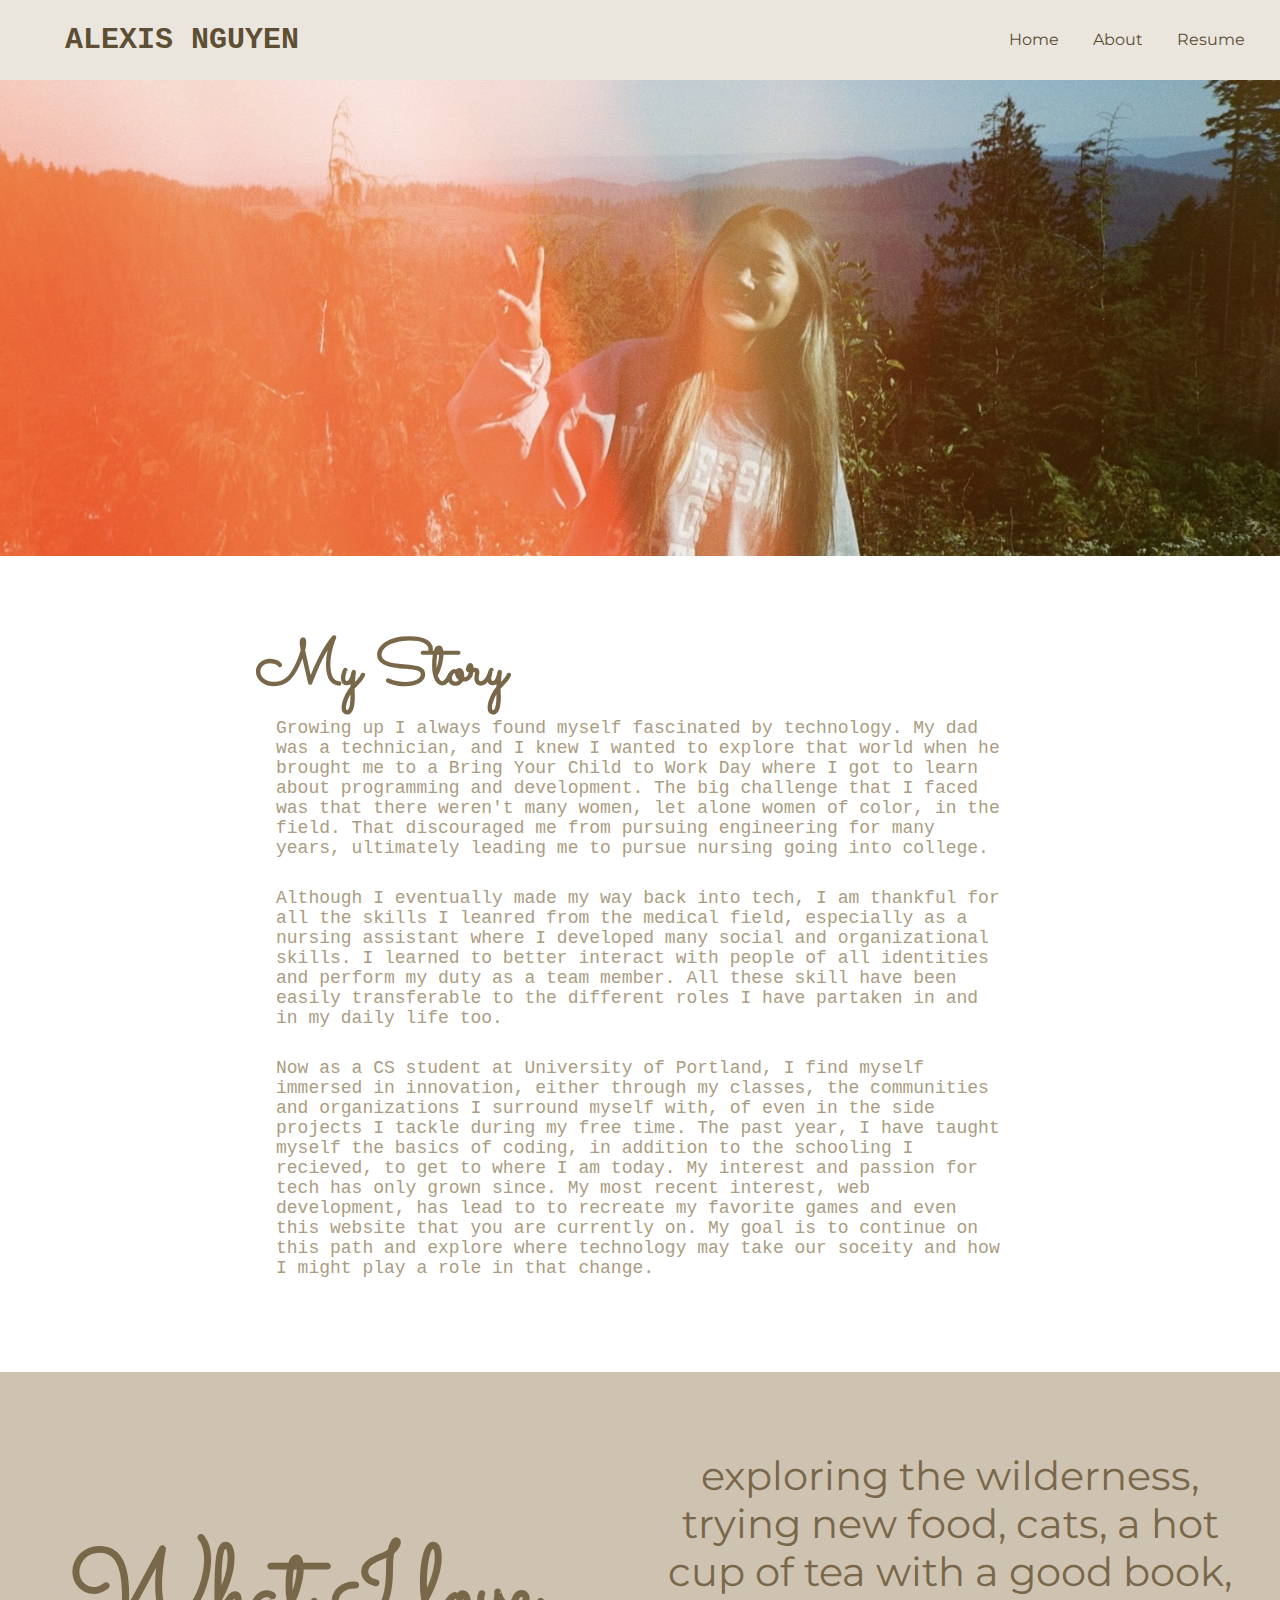
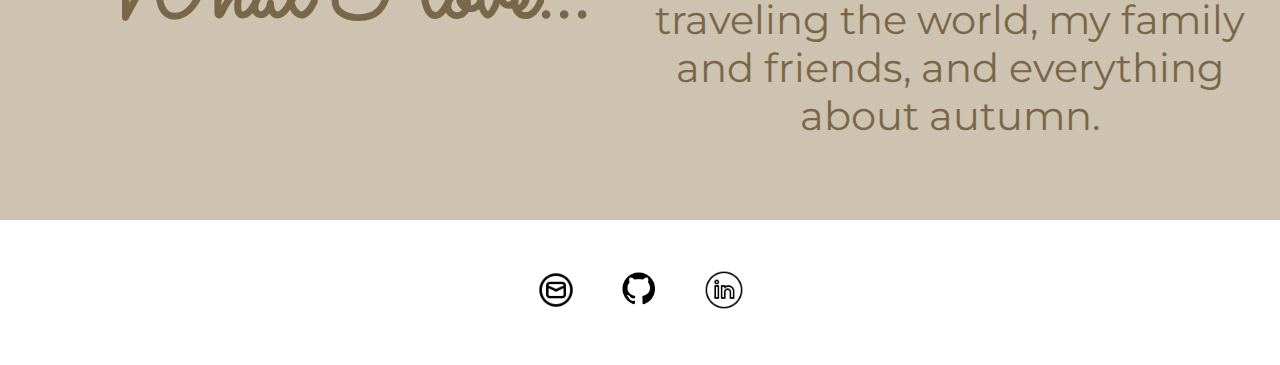
==== About.html @ fb601243 "Add files via upload" ====
<!DOCTYPE html>
<html lang = "en">

    <head>
        <meta charset = "UTF - 8">
        <meta name = "viewport" content = "width = device-width, initial-scale = 1">
        <title>Alexis Nguyen</title>
        <link href = "About.css" rel = "stylesheet">
    </head>

    <body>
        
        <nav>
            <label class="logo" onclick="togglemenu()">ALEXIS NGUYEN</label>
            <img src="menu.png" class="menu" onclick="togglemenu()">
            <ul id = "nav-items">
                <li><a href="MyWebsite.html">Home</a></li>
                <li><a href="About.html">About</a></li>
                <li><a href="Resume.html">Resume</a></li>
            </ul>
            
        </nav>

        <section>
            <img src="camping.jpg" class="camping">
        </section>
        
        <section class="bio-container">
            <div class="biography">
                <h2>My Story</h2>
                <div class="upbringing">
                    <p>Growing up I always found myself fascinated by technology. My dad was a technician, and I knew I 
                        wanted to explore that world when he brought me to a Bring Your Child to Work Day where I got to 
                        learn about programming and development. The big challenge that I faced was that there weren't many 
                        women, let alone women of color, in the field. That discouraged me from pursuing engineering for many 
                        years, ultimately leading me to pursue nursing going into college.</p>
                    <p>Although I eventually made my way back into tech, I am thankful for all the skills I leanred from the 
                        medical field, especially as a nursing assistant where I developed many social and organizational 
                        skills. I learned to better interact with people of all identities and perform my duty as a team 
                        member. All these skill have been easily transferable to the different roles I have partaken in and 
                        in my daily life too.</p>
                    <p>Now as a CS student at University of Portland, I find myself immersed in innovation, either through my
                        classes, the communities and organizations I surround myself with, of even in the side projects I 
                        tackle during my free time. The past year, I have taught myself the basics of coding, in addition to 
                        the schooling I recieved, to get to where I am today. My interest and passion for tech has only grown 
                        since. My most recent interest, web development, has lead to to recreate my favorite games and even 
                        this website that you are currently on. My goal is to continue on this path and explore where 
                        technology may take our soceity and how I might play a role in that change.</p>
                </div>
            </div>
        </section>

        <section class="facts-container">
            <div class="funfacts">
                <div class="myloves-header">
                    <h2>What I love...</h2>
                </div>
                <div class="myloves">
                    <p>exploring the wilderness, trying new food, cats, a hot cup of tea with a good book, traveling
                        the world, my family and friends, and everything about autumn.
                    </p>
                </div>
            </div>
        </section>


        <section class="socials">
            <div class="socials-container">
                <li><a href="mailto: alexisnnguyen18@gmail.com"><img src="email.png"></a></li>
                <li><a href="https://github.com/alexisnnguyen"><img src="github.png"></a></li>
                <li> <a href="https://www.linkedin.com/in/alexis-nguyen-250152245/"><img src="linkedin.png"></a></li>
            </div>
        </section>

        <script>
            var menuList = document.getElementById("nav-items");
            menuList.style.right = "-100%";

            function togglemenu() {
                if (menuList.style.right == "-20px") {
                    menuList.style.right = "-100%";
                }
                else {
                    menuList.style.right = "-20px";
                }
            }
        </script>

    </body>

</html>
---- About.css ----
@import url('https://fonts.googleapis.com/css2?family=Montserrat:wght@200&family=Sacramento&display=swap');
* {
    box-sizing: border-box;
    margin: 0;
    padding: 0;
    font-family: 'Montserrat', sans-serif;
    list-style: none;
    text-decoration: none;
}

label.logo {
    font-family: 'Courier New', Courier, monospace;
    font-size: 30px;
    color: rgb(93, 78, 52);
    font-weight: bold;
    line-height: 80px;
    padding-left: 65px;
}

nav {
    background-color: rgb(234, 230, 222);
    height: 80px;
    width: 100%;
}

nav ul{
    float: right;
    margin-right: 20px;
}

nav ul li {
    display: inline-block;
    line-height: 80px;
    margin: 0 5px;
}

nav ul li a {
    text-decoration: none;
    color: rgb(89, 75, 50);
    padding: 10px;
    font-size: 16px;
}

nav ul li a:hover {
    color: rgb(184, 166, 140);
    transition: .5s;
}

nav img {
    display: none;
    float: right;
    height: 40px;
    line-height: 80px;
    cursor: pointer;
    margin: 20px;
}

h1 {
    font-size: 60px;
    color: rgb(93, 78, 52);
    font-weight: 100;
    text-align: center;
    padding: 30px;
}

.camping {
    width: 100%;
}

.biography {
    margin: 5vw 20vw;
}
h2 {
    font-family: 'Sacramento', cursive;
    font-size: 5vw;
    color: rgb(121, 103, 73);
}
.biography p {
    font-size: 18px;
    color: rgb(170, 156, 130);
    font-family: 'Courier New', Courier, monospace;
    padding: 0 20px;
    padding-bottom: 30px;
}

.facts-container {
    text-align: center;
    width: 100%;
}

.funfacts {
    background-color: rgb(206, 195, 177);
    padding: 0 20px;
    width: 100%;
    display: flex;
    
}

.myloves-header {
    width: 50%;
    line-height: 35vw;
}

.funfacts h2 {
    font-size: 8vw;
    font-family: 'Sacramento', cursive;
}

.myloves{
    padding: 5rem 10px;
    width: 50%;
}

.myloves p{
    color: rgb(121, 103, 73);
    font-size: 3.1vw;
}

.socials {
    width: 100%;
    height: 80px;
    padding-top: 30px;
    align-content: center;
    justify-content: center;
    display: flex;
}

.socials-container li {
    line-height: 80px;
    display: inline-block;
   
}
.socials-container img {
    height: 40px;
    line-height: 80px;
    cursor: pointer;
    margin: 20px;
    align-content: center;
}

@media only screen and (max-width:1000px){

    .myloves-header {
        line-height: 42vw;
    }

    h2 {
        font-size: 6vh;
    }

    label.logo {
        padding-left: 50px;
    }
    
}

@media only screen and (max-width:650px){

    .myloves-header {
        line-height: 18rem;
    }

    label.logo {
        padding-left: 35px;
    }
    
    nav ul li a {
        font-size: 20px;
    }
    
    nav img {
        display:block;
    }
    
    ul {
        position: fixed;
        width: 20%;
        height: 100vh;
        background-color: rgb(245, 242, 238);
        transition: all .5s;
        text-align: center;
    }

    nav ul li {
        display: block;
        line-height: 60px;
    }
    
}
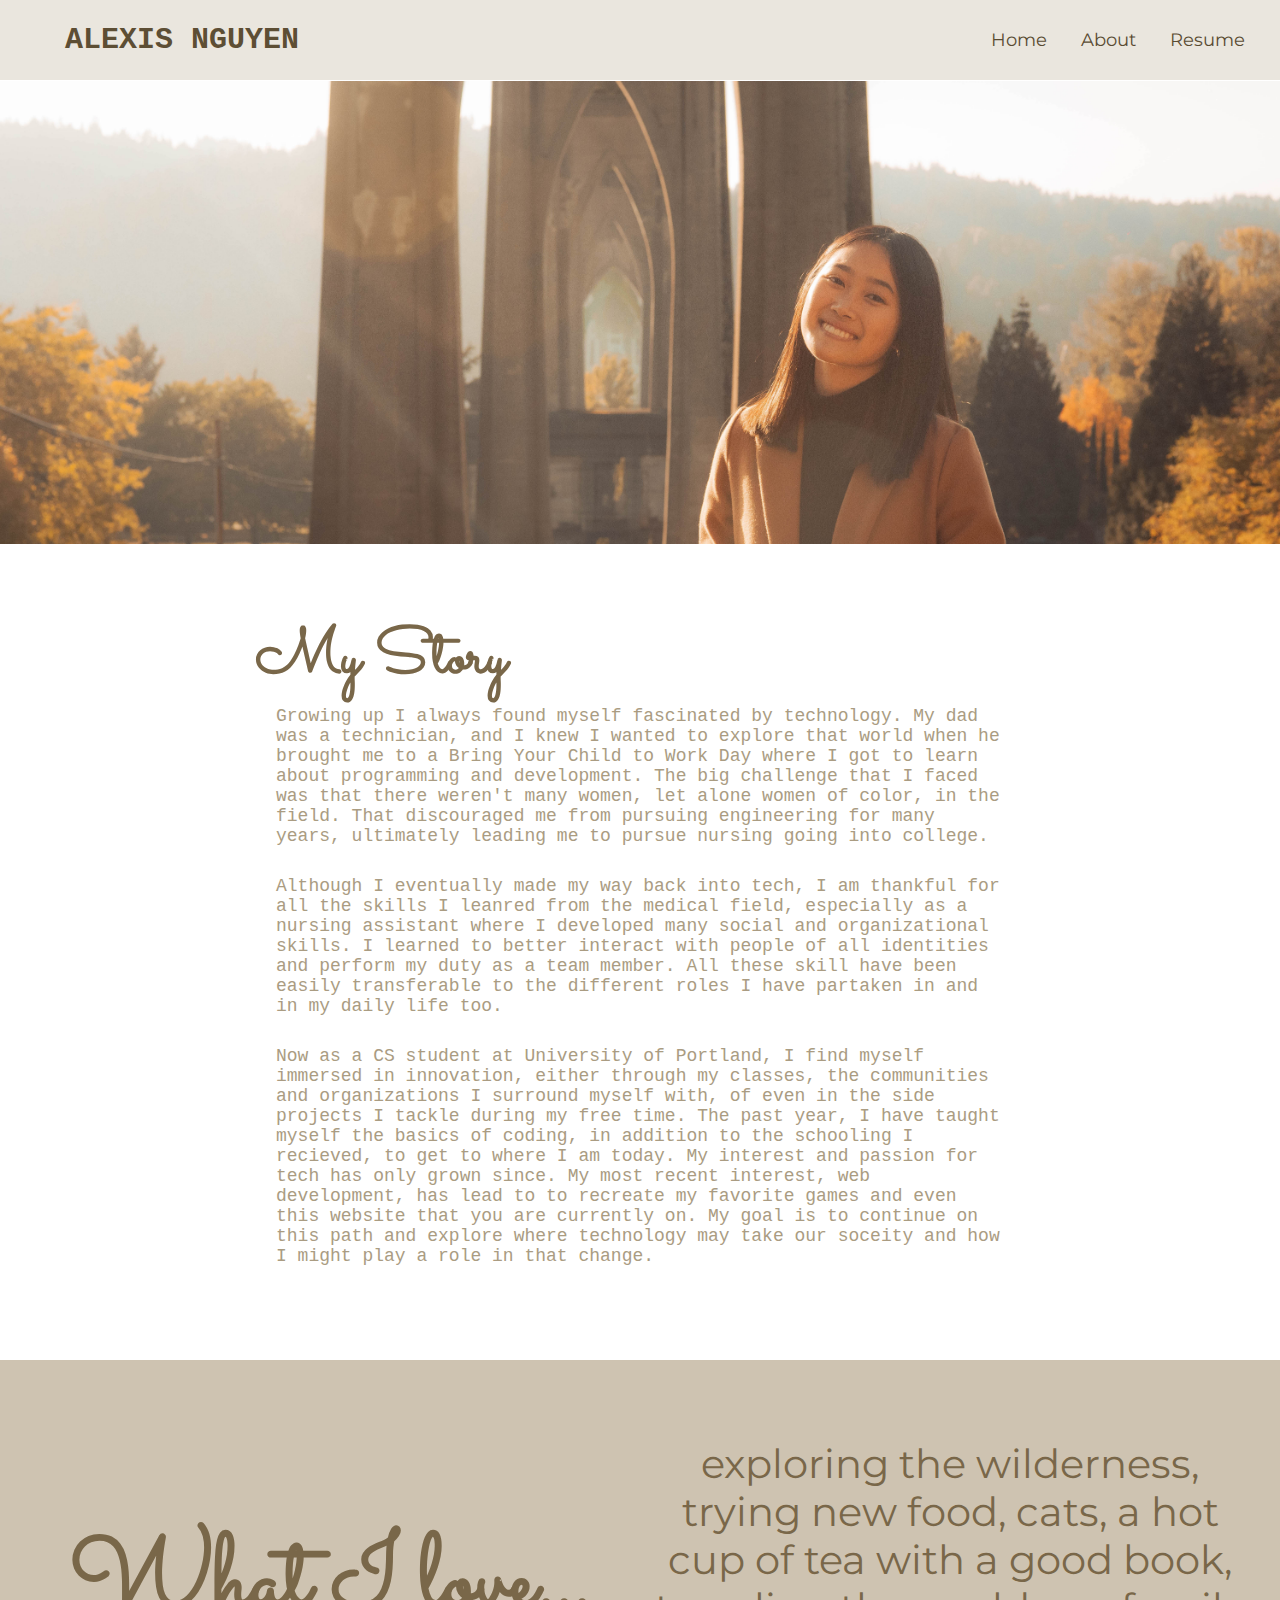
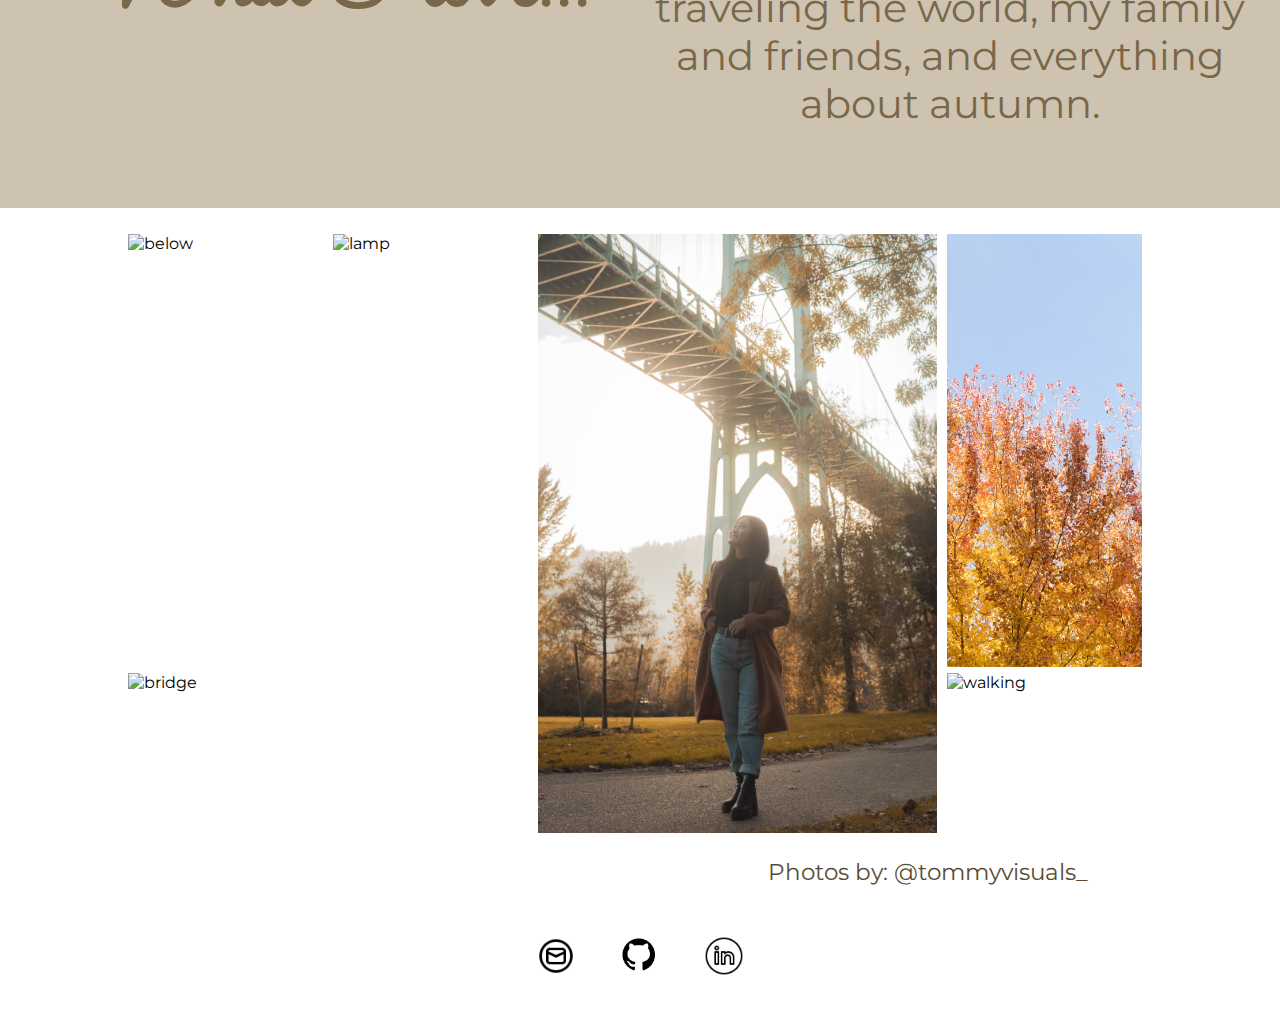
==== commit 53171c8e: "Add files via upload" ====
--- a/About.html
+++ b/About.html
@@ -14,7 +14,7 @@
             <label class="logo" onclick="togglemenu()">ALEXIS NGUYEN</label>
             <img src="menu.png" class="menu" onclick="togglemenu()">
             <ul id = "nav-items">
-                <li><a href="MyWebsite.html">Home</a></li>
+                <li><a href="index.html">Home</a></li>
                 <li><a href="About.html">About</a></li>
                 <li><a href="Resume.html">Resume</a></li>
             </ul>
@@ -22,7 +22,7 @@
         </nav>
 
         <section>
-            <img src="camping.jpg" class="camping">
+            <img src="banner.jpg" class="banner">
         </section>
         
         <section class="bio-container">
@@ -63,6 +63,18 @@
             </div>
         </section>
 
+        <div class="image-grid">
+            <img src="below.jpg" alt="below">
+            <img src="lamp.jpg" alt="lamp">
+            <img class="looking-up" src="lookingup.jpg" alt="lookingup">
+            <img src="leaves.jpg" alt="leaves">
+            <img class="bridge" src="bridge.jpg" alt="bridge">
+            <img src="walking.jpg" alt="walking">
+        </div>
+
+        <div class="tommy">
+            <li><a href="https://www.instagram.com/tommyvisuals_/">Photos by: @tommyvisuals_</a></li>
+        </div>
 
         <section class="socials">
             <div class="socials-container">
@@ -88,4 +100,4 @@
 
     </body>
 
-</html>+</html>
--- a/About.css
+++ b/About.css
@@ -38,7 +38,7 @@
     text-decoration: none;
     color: rgb(89, 75, 50);
     padding: 10px;
-    font-size: 16px;
+    font-size: 18px;
 }
 
 nav ul li a:hover {
@@ -63,7 +63,7 @@
     padding: 30px;
 }
 
-.camping {
+.banner {
     width: 100%;
 }
 
@@ -114,6 +114,46 @@
 .myloves p{
     color: rgb(121, 103, 73);
     font-size: 3.1vw;
+}
+
+.image-grid {
+    box-sizing: border-box;
+    padding: 2% 10%;
+    display: grid;
+    grid-template-columns: repeat(5,19%);
+    grid-auto-rows: auto;
+    gap: 1%;
+}
+
+.image-grid img {
+    width: 100%;
+    height: 100%;
+    object-fit: cover;
+}
+
+.looking-up {
+    grid-column: span 2;
+    grid-row: span 2;
+}
+
+.bridge {
+    grid-column: span 2;
+}
+
+.tommy li {
+    float: right;
+    margin: 0 15%;
+    font-size: 1.8vw;
+}
+
+.tommy li a {
+    color: rgb(89, 75, 50);
+    text-decoration: none;
+}
+
+.tommy li a:hover {
+    color: rgb(184, 166, 140);
+    transition: .5s;
 }
 
 .socials {
@@ -186,4 +226,54 @@
         line-height: 60px;
     }
     
-}+    .biography {
+        margin: 5vw 15vw;
+    }
+
+    h2 {
+        font-family: 'Sacramento', cursive;
+        font-size: 8vw;
+        color: rgb(121, 103, 73);
+        padding-bottom: 2vw;
+    }
+    .biography p {
+        font-size: 3.5vw;
+    }
+
+    .funfacts h2 {
+        font-size: 7vw;
+    }
+
+    .image-grid {
+        padding: 10%;
+        display: grid;
+        grid-template-columns: repeat(2,49%);
+        grid-auto-rows: auto;
+        gap: 2%;
+    }
+    .looking-up {
+        grid-column: span 1;
+        grid-row: span 1;
+    }
+
+    .bridge {
+        grid-column: span 1;
+    }
+    
+}
+
+@media only screen and (max-width:500px){
+
+    label.logo {
+        padding-left: 18px;
+    }
+    
+    ul {
+        width: 30%;
+    }
+    
+    nav ul li a {
+        font-size: 18px;
+    }  
+    
+}
